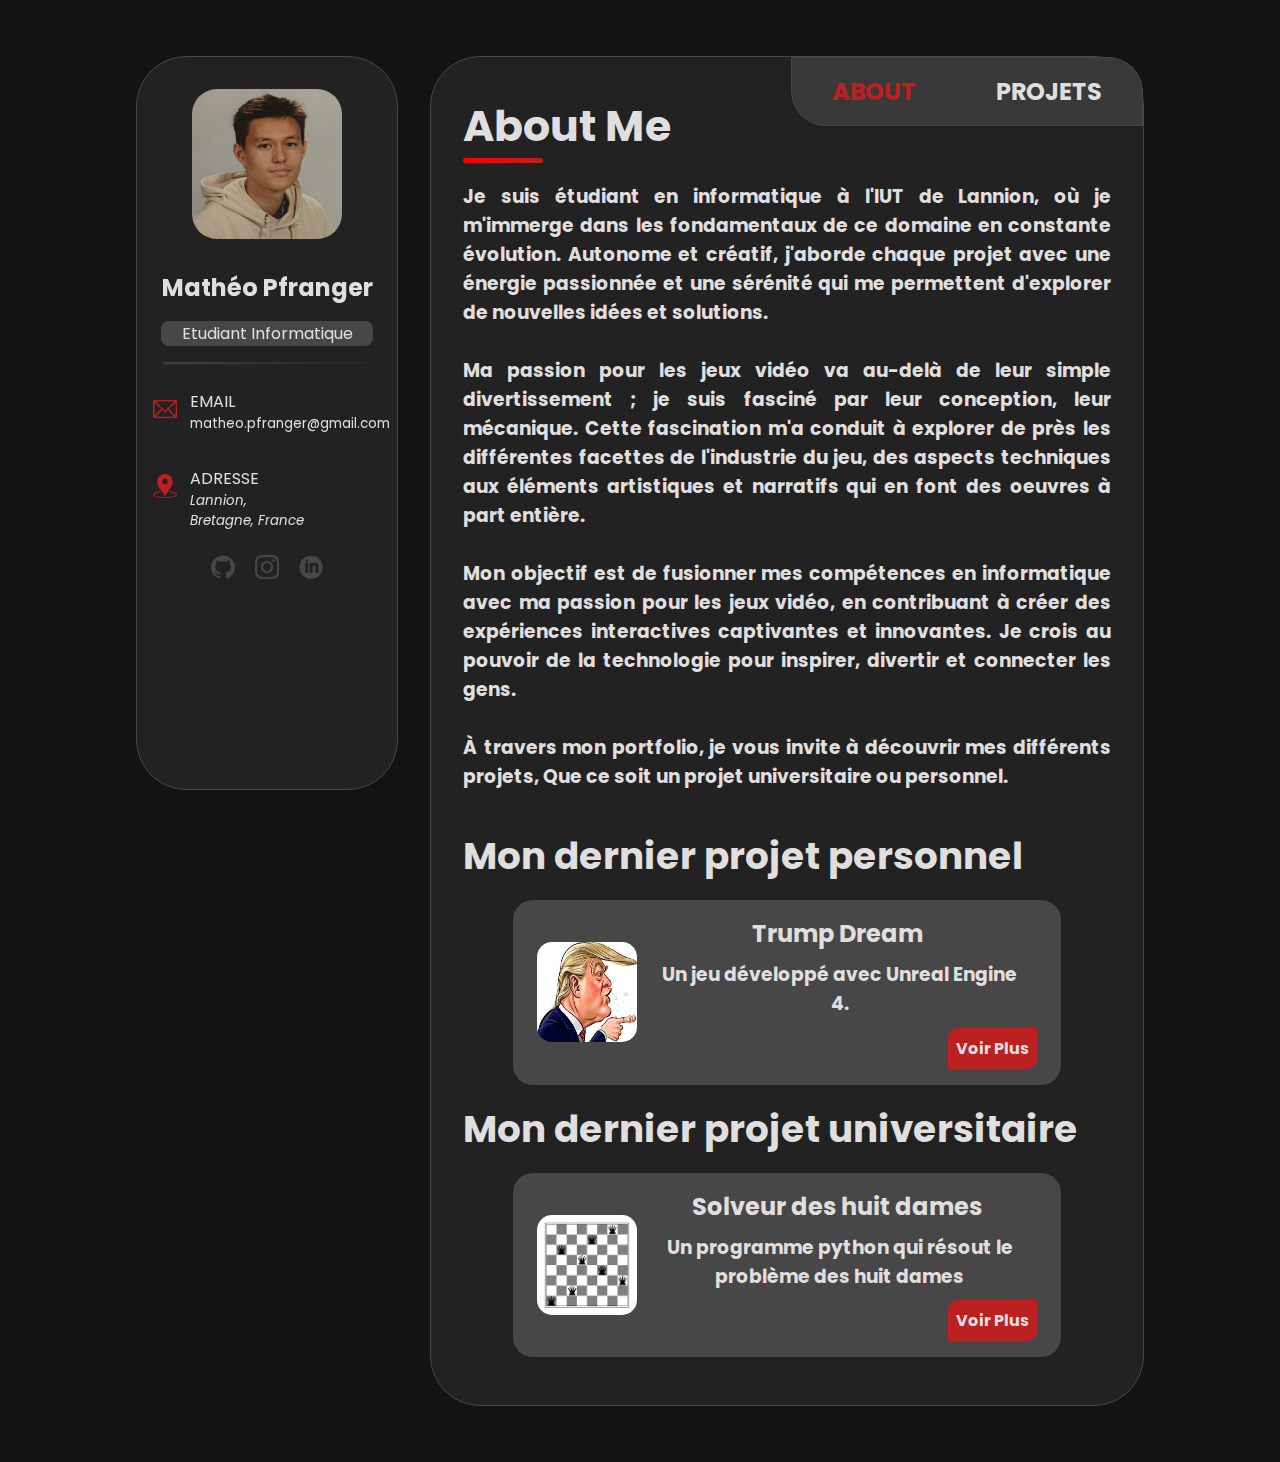
==== index.html @ 05868e2e "titre" ====
<!DOCTYPE html>
<html lang="fr">
<head>
    <meta charset="UTF-8">
    <meta name="viewport" content="width=device-width, initial-scale=1.0">
    <link rel="stylesheet" href="style.css">
    <title>Pfranger Mathéo</title>
    <meta author="Mathéo Pfranger">
</head>
<body>
    <header>
        <img src="images/profil/moi.jpg" alt="">
        <h3>Mathéo Pfranger</h3>
        <h4>Etudiant Informatique</h4>
        <hr>
        <section>
            <article>
                <img src="images/profil/email.svg" alt="logo email">
                <div>
                    <h4>email</h4>
                    <a href="mailto:matheo.pfranger@gmail.com"><h5>matheo.pfranger@gmail.com</h5></a>
                </div>
            </article>
            <article>
                <img src="images/profil/adresse.svg" alt="logo adresse">
                <div>
                    <h4>adresse</h4>
                    <address>
                        <h5>
                            Lannion, <br>
                            Bretagne, France
                        </h5>
                    </address>
                </div>
            </article>
        </section>
        <a href="https://github.com/MatheoPf" target="_blank"><img src="images/profil/github.svg" alt="logo et lien github"></a>
        <a href="https://www.instagram.com/matheo_pfgr/" target="_blank"><img src="images/profil/instagram.svg" alt="logo et lien instagram"></a>
        <a href="https://www.linkedin.com/in/math%C3%A9o-pfranger-26644a295/" target="_blank"><img src="images/profil/linkedin.png" alt="logo et lien linkedin"></a>
    </header>
    <main>
        <nav>
            <a href="index.html"><h3 id="ici">ABOUT</h3></a>
            <hr>
            <a href="projets.html"><h3>PROJETS</h3></a>
        </nav>
        <h1>About Me</h1>
        <hr>
        <p>
            Je suis étudiant en informatique à l'IUT de Lannion, où je m'immerge dans les fondamentaux de ce 
            domaine en constante évolution. Autonome et créatif, j'aborde chaque projet avec une 
            énergie passionnée et une sérénité qui me permettent d'explorer de nouvelles idées et solutions.
            <br><br>
            Ma passion pour les jeux vidéo va au-delà de leur simple divertissement ; je suis fasciné par 
            leur conception, leur mécanique. Cette fascination m'a conduit à explorer de près les différentes 
            facettes de l'industrie du jeu, des aspects techniques aux éléments artistiques et narratifs 
            qui en font des oeuvres à part entière.
            <br><br>
            Mon objectif est de fusionner mes compétences en informatique avec ma passion pour les jeux 
            vidéo, en contribuant à créer des expériences interactives captivantes et innovantes. Je crois 
            au pouvoir de la technologie pour inspirer, divertir et connecter les gens.
            <br><br>
            À travers mon portfolio, je vous invite à découvrir mes différents projets, Que ce soit un projet 
            universitaire ou personnel.
        </p>
        <article>
            <h2>Mon dernier projet personnel</h2>
            <div>
              <img src="images/presentation/ProjetPerso.jpg" alt="">
              <div>
                <h3>Trump Dream</h3>
                <p>
                  Un jeu développé avec Unreal Engine 4.
                </p>
                <a href="projets.html#newPerso">Voir Plus</a>
              </div>
            </div>
        </article>
        <article>
            <h2>Mon dernier projet universitaire</h2>
            <div>
              <img src="images/presentation/ProjetUniv.png" alt="">
              <div>
                <h3>Solveur des huit dames</h3>
                <p>
                  Un programme python qui résout le problème des huit dames
                </p>
                <a href="projets.html#newUniv">Voir Plus</a>
              </div>
            </div>
        </article>
    </main>
</body>
</html>
---- style.css ----
@import url('https://fonts.googleapis.com/css2?family=Poppins:ital,wght@0,100;0,200;0,300;0,400;0,500;0,600;0,700;0,800;0,900;1,100;1,200;1,300;1,400;1,500;1,600;1,700;1,800;1,900&display=swap');

/*********************************\
 Déclaration variables de couleurs
\*********************************/
:root {
    --bg-black : #141212;
    --bg-dark-gray : #232222;
    --light-gray : #484747;
    --lightdark-gray : #3a3939;
    --text-color : #E0DFDF;
    --dark-red : #BD2021;
    --light-red : #FB0002;

    --gradient-red : linear-gradient(to right, #FB0002, #BD2021);
    --gradient-gray : linear-gradient(to bottom right, #484747, #232222 75%);
}


/*********************************\
          Style Générale
\*********************************/
body{
    background-color: var(--bg-black);
    display: flex;
    flex-direction: row;
    color: var(--text-color);
    text-align: center;
    font-family: "Poppins", sans-serif;
    font-weight: 400;
    font-style: normal;
    padding: 3em 8em;
}

h1{
    font-size: 32pt;
    margin: 0;
    text-align: left;
}

h2{
    font-size: 28pt;
    margin: 0;
    text-align: left;
}

h3{
    font-size: 18pt;
    margin: 0;
}

h4{
    font-size: 12pt;
    margin: 0;
    text-align: left;
    font-weight: normal;
    text-transform: uppercase;
}

h5{
    font-size: 10pt;
    margin: 0;
    text-align: left;
    font-weight: normal;
}

p{
    font-size: 14pt;
    font-weight: bold;
    text-align: justify;
}

a{
    text-decoration: none;
    color:  var(--text-color);
}

hr{
    width: 80%;
    height: 3px;
    background-image: var(--gradient-gray);
    border: none;
    border-radius: 2px;
}

#ici {
    color: var(--dark-red);
}

/*changer la couleur de border en var(--gradient-gray)*/
img {
    width: 24px;
    height: 24px;
    padding: 8px;
    background-color: var(--bg-dark-gray);
    border: 1px solid var(--gradient-gray); 
}


/*********************************\
               Header
\*********************************/

header{
    position: sticky;
    top: 2em;
    width: 260px;
    height: 700px;
    padding-top: 2em;
    margin-right: 2em;
    margin-left: auto;
}

header > img {
    width: 150px;
    height: 150px;
    border-radius: 25px;
    padding: 0;
}

header, main{
    background-color: var(--bg-dark-gray);
    display: block;
    border-radius: 50px;
    border: 1px solid var(--light-gray);
}

header > section{
    display: flex;
    flex-wrap: nowrap;
    flex-direction: column;
    font-weight: normal;
}

header > section article{
    display: flex;
    flex-direction: row;
    margin: 1em 1em 1em 8px;
}

header > section article div{
    margin: 0 5px;
}

header a{
    overflow: hidden;
    text-overflow: ellipsis;
}

img + h3 {
    margin: 1em 0 0.5em;
}

h3 + h4 {
    text-transform: none;
    text-align: center;
    background-color: var(--light-gray);
    border-radius: 8px;
    margin: 1em 1.5em;
}


/*********************************\
              Nav
\*********************************/

nav {
    float: right;
    margin: -2em -2em -2em 20em;
    border: 1px solid var(--light-gray);
    border-radius: 0 35px;
    background-color: var(--lightdark-gray);
    display: flex;
    flex-wrap: nowrap;
    align-items: center;
    align-content: center;
    z-index: 1;
}

nav hr{
    height: 35px;
    margin: 0;
}

nav a{
    margin: 1em 2.5em;
}


/*********************************\
              Main
\*********************************/

main{
    padding: 2em;
    max-width: 1300px;
    margin: auto auto auto 0;
}

h1 + hr{
    width: 5em;
    height: 5px;
    border-radius: 3px;
    border: none;
    margin: 0;
    background-image: var(--gradient-red);
}

h1 + hr + p {
    margin-bottom: 2em;
}


/*********************************\
        Présentation Projet
\*********************************/

h2 + div, .projet article {
    background-color: var(--light-gray);
    display: flex;
    flex-direction: row;
    align-items: center;
    padding: 1em 1.5em;
    margin: 1em auto;
    border-radius: 20px;
    max-width: 500px;
}

div img {
    height: 100px;
    width: 100px;
    border-radius: 15px;
    margin: 0;
    padding: 0;
}

div p {
    text-align: center;
    margin: 0.5em;
    margin-left: 0.8em;
}

p + a, figure + a {
    background-color: var(--dark-red);
    font-weight: bold;
    padding: 0.5em;
    position: relative;
    float: right;
    border-radius: 10px 0;
}

/*********************************\
         Projet Perso et Univ
\*********************************/

.projet article {
    margin: 2em auto;
    max-width: 900px;
    height: auto;
    flex-direction: column;
}

figure figure {
    display: flex;
    flex-direction: row;
    margin: 1em;
}

figure img {
    width: 300px;
    height: auto;
    background: none;
    border-radius: 20px;
}

figure img:hover {
    transform: scale(2);
}

figure + a {
    margin-top: 2em;
    font-size: large;
}

.fig_row {
    img + img {
        height: 300px;
        width: auto;
    }
}
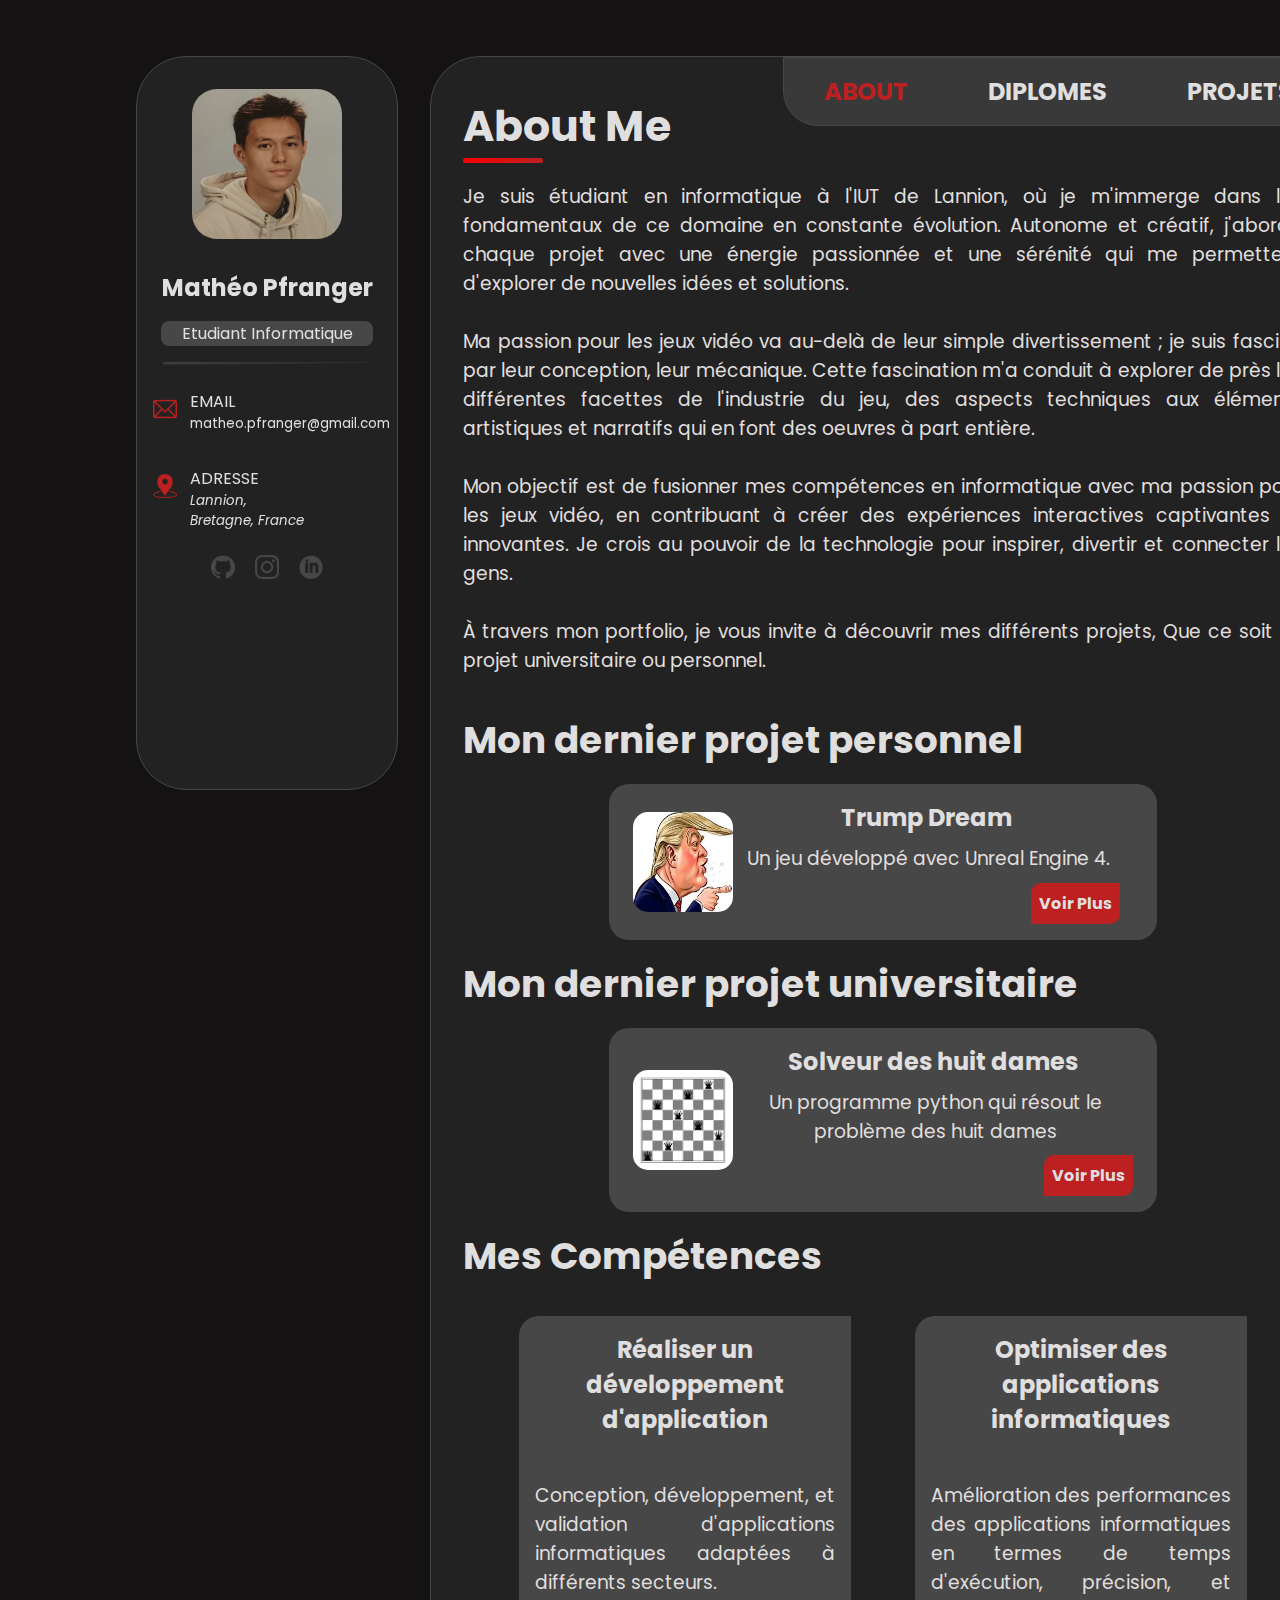
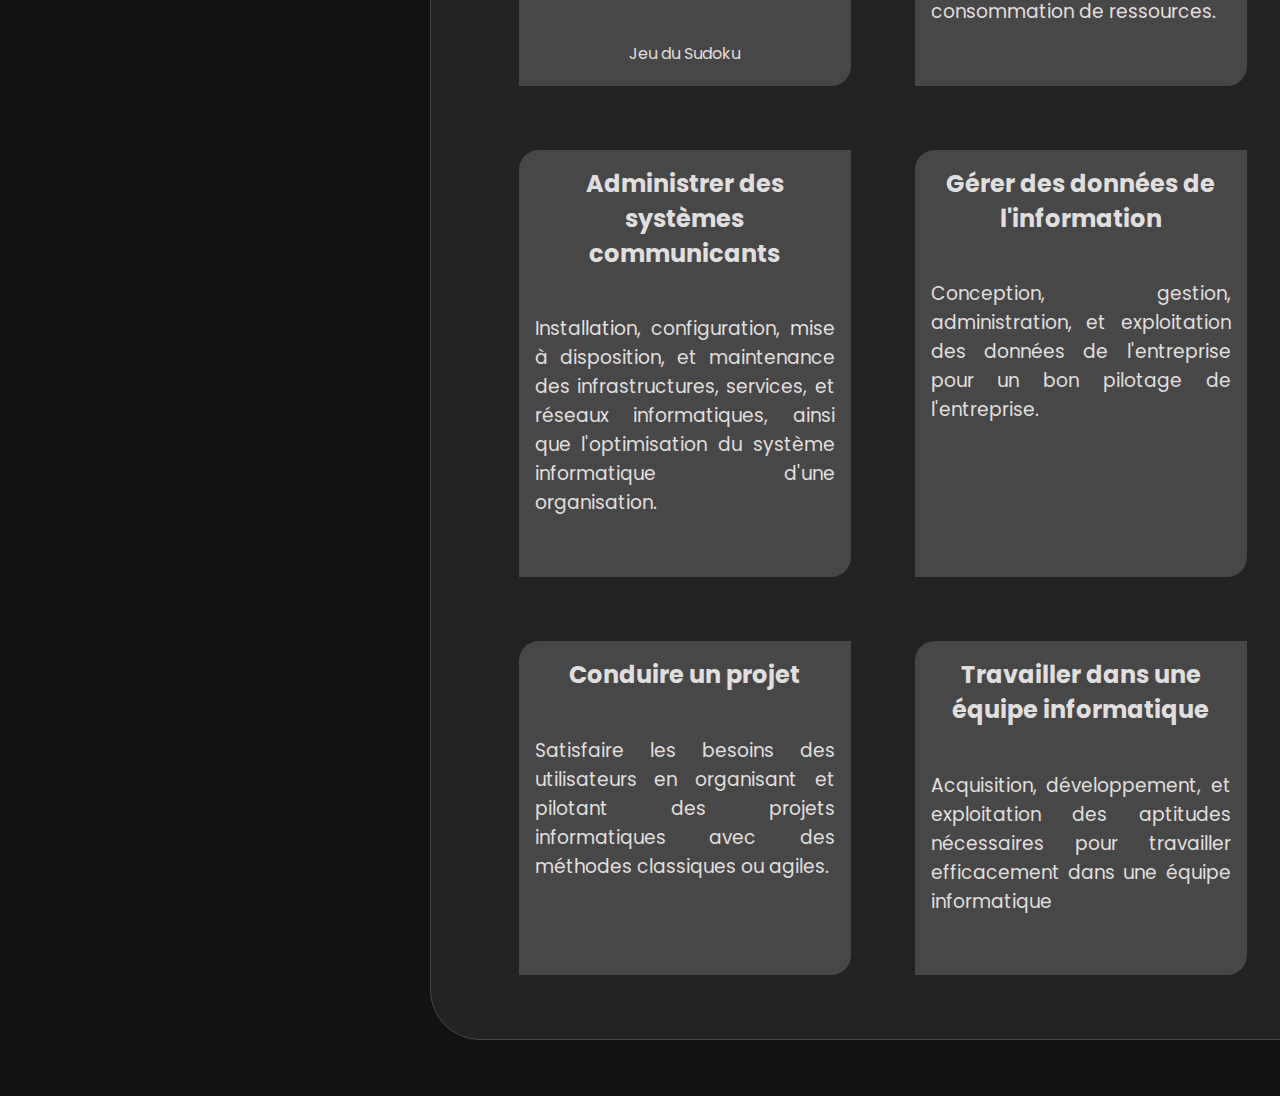
==== commit c1e3e95b: "Ajout de la page diplomes + ajout des compétences dans la page index" ====
--- a/index.html
+++ b/index.html
@@ -41,6 +41,8 @@
     <main>
         <nav>
             <a href="index.html"><h3 id="ici">ABOUT</h3></a>
+            <hr>
+            <a href="diplome.html"><h3>DIPLOMES</h3></a>
             <hr>
             <a href="projets.html"><h3>PROJETS</h3></a>
         </nav>
@@ -89,6 +91,63 @@
               </div>
             </div>
         </article>
+        <h2>Mes Compétences</h2>
+        <section class="competences">
+            <article>
+                <h3>Réaliser un développement d'application</h3>
+                <br>
+                <p>
+                    Conception, développement, et validation d'applications informatiques adaptées à différents secteurs.
+                </p>
+                <br>
+                <a href="projets.html#newUniv">Jeu du Sudoku</a>
+            </article>
+            <article>
+                <h3>Optimiser des applications informatiques</h3>
+                <br>
+                <p>
+                    Amélioration des performances des applications informatiques en termes de temps d'exécution, 
+                    précision, et consommation de ressources.
+                </p>
+                <br>
+            </article>
+            <article>
+                <h3>Administrer des systèmes communicants</h3>
+                <br>
+                <p>
+                    Installation, configuration, mise à disposition, et maintenance des infrastructures, services, et 
+                    réseaux informatiques, ainsi que l'optimisation du système informatique d'une organisation.
+                </p>
+                <br>
+            </article>
+            <article>
+                <h3>Gérer des données de l'information</h3>
+                <br>
+                <p>
+                    Conception, gestion, administration, et exploitation des données de l'entreprise pour 
+                    un bon pilotage de l'entreprise.
+                </p>
+                <br>
+            </article>
+            <article>
+                <h3>Conduire un projet</h3>
+                <br>
+                <p>
+                    Satisfaire les besoins des utilisateurs en organisant et pilotant des 
+                    projets informatiques avec des méthodes classiques ou agiles.
+                </p>
+                <br>
+            </article>
+            <article>
+                <h3>Travailler dans une équipe informatique</h3>
+                <br>
+                <p>
+                    Acquisition, développement, et exploitation des aptitudes nécessaires pour travailler 
+                    efficacement dans une équipe informatique
+                </p>
+                <br>
+            </article>
+        </section>
     </main>
 </body>
 </html>--- a/style.css
+++ b/style.css
@@ -66,7 +66,7 @@
 
 p{
     font-size: 14pt;
-    font-weight: bold;
+    font-weight: normal;
     text-align: justify;
 }
 
@@ -249,6 +249,28 @@
     border-radius: 10px 0;
 }
 
+
+/*********************************\
+             Competences
+\*********************************/
+
+.competences {
+    display: flex;
+    flex-wrap: wrap;
+    flex-direction: row;
+    justify-content: center;
+}
+
+.competences > article {
+    background-color: var(--light-gray);
+    border-radius: 20px 0;
+    width: 300px;
+    margin: 2em;
+    padding: 1em;
+}
+
+
+
 /*********************************\
          Projet Perso et Univ
 \*********************************/
@@ -274,7 +296,7 @@
 }
 
 figure img:hover {
-    transform: scale(2);
+    transform: scale(1.5);
 }
 
 figure + a {
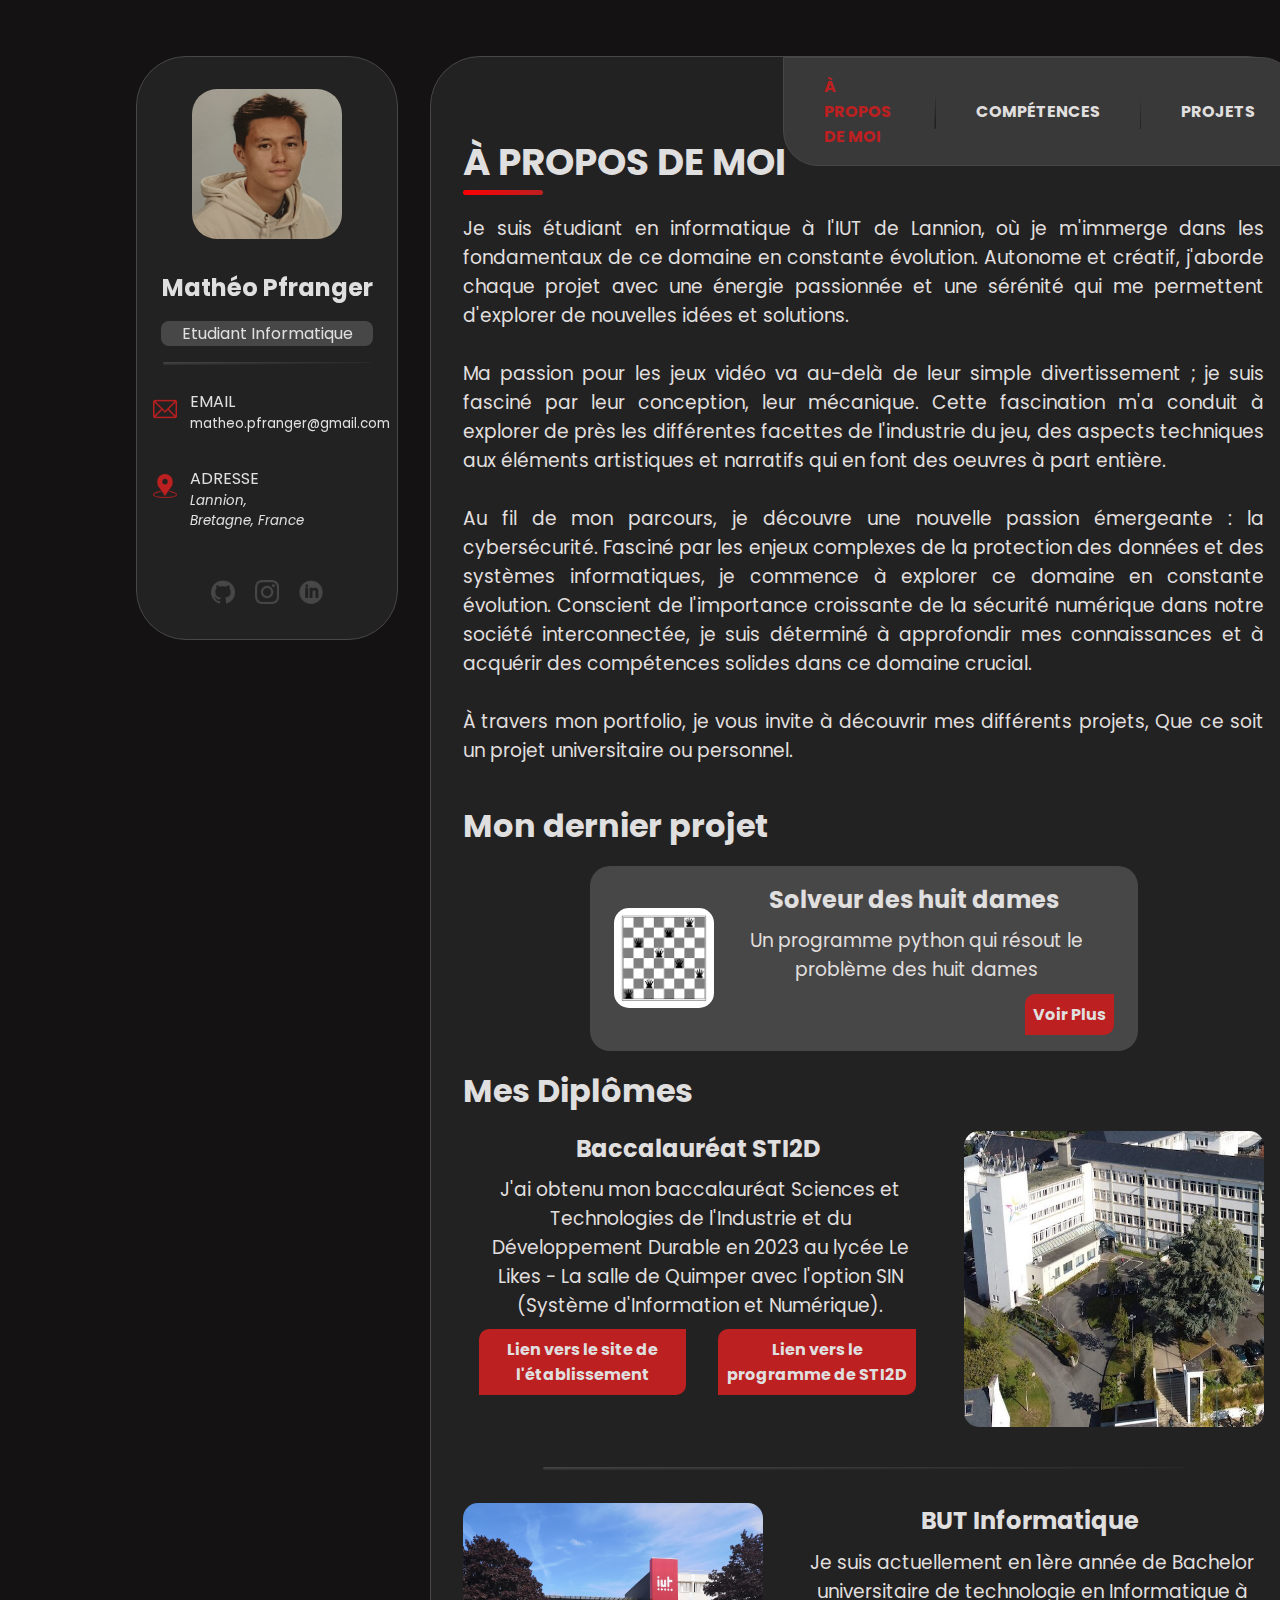
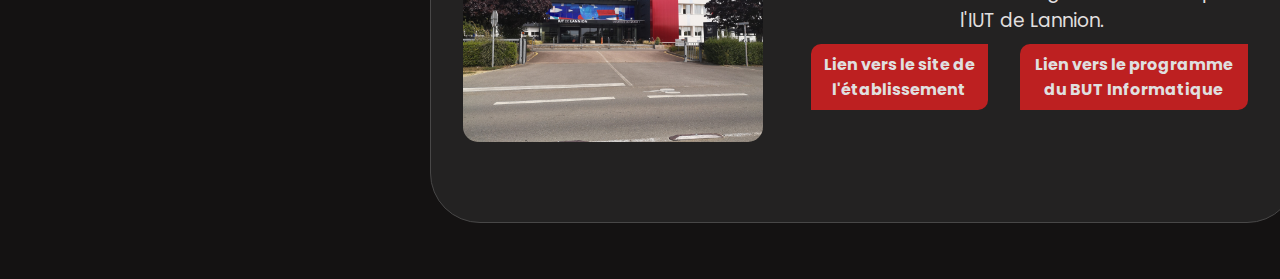
==== commit 88d0bec7: "Finalisation page index + ajout page Compétences" ====
--- a/index.html
+++ b/index.html
@@ -34,19 +34,20 @@
                 </div>
             </article>
         </section>
+        <br>
         <a href="https://github.com/MatheoPf" target="_blank"><img src="images/profil/github.svg" alt="logo et lien github"></a>
         <a href="https://www.instagram.com/matheo_pfgr/" target="_blank"><img src="images/profil/instagram.svg" alt="logo et lien instagram"></a>
         <a href="https://www.linkedin.com/in/math%C3%A9o-pfranger-26644a295/" target="_blank"><img src="images/profil/linkedin.png" alt="logo et lien linkedin"></a>
     </header>
     <main>
         <nav>
-            <a href="index.html"><h3 id="ici">ABOUT</h3></a>
+            <a href="index.html"><h4 id="ici">À PROPOS DE MOI</h4></a>
             <hr>
-            <a href="diplome.html"><h3>DIPLOMES</h3></a>
+            <a href="competences.html"><h4>COMPÉTENCES</h4></a>
             <hr>
-            <a href="projets.html"><h3>PROJETS</h3></a>
+            <a href="projets.html"><h4>PROJETS</h4></a>
         </nav>
-        <h1>About Me</h1>
+        <h1>À PROPOS DE MOI</h1>
         <hr>
         <p>
             Je suis étudiant en informatique à l'IUT de Lannion, où je m'immerge dans les fondamentaux de ce 
@@ -58,28 +59,17 @@
             facettes de l'industrie du jeu, des aspects techniques aux éléments artistiques et narratifs 
             qui en font des oeuvres à part entière.
             <br><br>
-            Mon objectif est de fusionner mes compétences en informatique avec ma passion pour les jeux 
-            vidéo, en contribuant à créer des expériences interactives captivantes et innovantes. Je crois 
-            au pouvoir de la technologie pour inspirer, divertir et connecter les gens.
+            Au fil de mon parcours, je découvre une nouvelle passion émergeante : la cybersécurité. Fasciné par 
+            les enjeux complexes de la protection des données et des systèmes informatiques, je commence à 
+            explorer ce domaine en constante évolution. Conscient de l'importance croissante de la sécurité 
+            numérique dans notre société interconnectée, je suis déterminé à approfondir mes connaissances et 
+            à acquérir des compétences solides dans ce domaine crucial.
             <br><br>
             À travers mon portfolio, je vous invite à découvrir mes différents projets, Que ce soit un projet 
             universitaire ou personnel.
         </p>
         <article>
-            <h2>Mon dernier projet personnel</h2>
-            <div>
-              <img src="images/presentation/ProjetPerso.jpg" alt="">
-              <div>
-                <h3>Trump Dream</h3>
-                <p>
-                  Un jeu développé avec Unreal Engine 4.
-                </p>
-                <a href="projets.html#newPerso">Voir Plus</a>
-              </div>
-            </div>
-        </article>
-        <article>
-            <h2>Mon dernier projet universitaire</h2>
+            <h2>Mon dernier projet</h2>
             <div>
               <img src="images/presentation/ProjetUniv.png" alt="">
               <div>
@@ -87,66 +77,41 @@
                 <p>
                   Un programme python qui résout le problème des huit dames
                 </p>
-                <a href="projets.html#newUniv">Voir Plus</a>
+                <a href="projets.html#new">Voir Plus</a>
               </div>
             </div>
         </article>
-        <h2>Mes Compétences</h2>
-        <section class="competences">
-            <article>
-                <h3>Réaliser un développement d'application</h3>
-                <br>
-                <p>
-                    Conception, développement, et validation d'applications informatiques adaptées à différents secteurs.
-                </p>
-                <br>
-                <a href="projets.html#newUniv">Jeu du Sudoku</a>
-            </article>
-            <article>
-                <h3>Optimiser des applications informatiques</h3>
-                <br>
-                <p>
-                    Amélioration des performances des applications informatiques en termes de temps d'exécution, 
-                    précision, et consommation de ressources.
-                </p>
-                <br>
-            </article>
-            <article>
-                <h3>Administrer des systèmes communicants</h3>
-                <br>
-                <p>
-                    Installation, configuration, mise à disposition, et maintenance des infrastructures, services, et 
-                    réseaux informatiques, ainsi que l'optimisation du système informatique d'une organisation.
-                </p>
-                <br>
-            </article>
-            <article>
-                <h3>Gérer des données de l'information</h3>
-                <br>
-                <p>
-                    Conception, gestion, administration, et exploitation des données de l'entreprise pour 
-                    un bon pilotage de l'entreprise.
-                </p>
-                <br>
-            </article>
-            <article>
-                <h3>Conduire un projet</h3>
-                <br>
-                <p>
-                    Satisfaire les besoins des utilisateurs en organisant et pilotant des 
-                    projets informatiques avec des méthodes classiques ou agiles.
-                </p>
-                <br>
-            </article>
-            <article>
-                <h3>Travailler dans une équipe informatique</h3>
-                <br>
-                <p>
-                    Acquisition, développement, et exploitation des aptitudes nécessaires pour travailler 
-                    efficacement dans une équipe informatique
-                </p>
-                <br>
-            </article>
+        <h2>Mes Diplômes</h2>
+        <section class="diplome">
+            <div>
+                <img src="images/presentation/likes.jpg" alt="">
+                <article>
+                    <h3>Baccalauréat STI2D</h3>
+                    <p>
+                        J'ai obtenu mon baccalauréat Sciences et Technologies de l'Industrie et du Développement 
+                        Durable en 2023 au lycée Le Likes - La salle de Quimper avec l'option SIN (Système d'Information et Numérique). 
+                    </p>
+                    <div class="lienDiplome">
+                        <a target="_blank" href="https://www.likes.org/">Lien vers le site de l'établissement</a>
+                        <a target="_blank" href="https://legt.likes.org/lenseignement-et-les-filieres/premiere-et-terminale-technologique/#sti2d">Lien vers le programme de STI2D</a>    
+                    </div>
+                </article>
+            </div>
+            <hr>
+            <br>
+            <div>
+                <img src="images/presentation/iutLannion.jpg" alt="">
+                <article>
+                    <h3>BUT Informatique</h3>
+                    <p>
+                        Je suis actuellement en 1ère année de Bachelor universitaire de technologie en Informatique à l'IUT de Lannion.
+                    </p>
+                    <div class="lienDiplome">
+                        <a target="_blank" href="https://iut-lannion.univ-rennes.fr/">Lien vers le site de l'établissement</a>
+                        <a target="_blank" href="https://iut-lannion.univ-rennes.fr/informatique#p-59">Lien vers le programme du BUT Informatique</a>    
+                    </div>
+                </article>
+            </div>
         </section>
     </main>
 </body>
--- a/style.css
+++ b/style.css
@@ -33,13 +33,13 @@
 }
 
 h1{
-    font-size: 32pt;
+    font-size: 28pt;
     margin: 0;
     text-align: left;
 }
 
 h2{
-    font-size: 28pt;
+    font-size: 24pt;
     margin: 0;
     text-align: left;
 }
@@ -103,9 +103,9 @@
 
 header{
     position: sticky;
-    top: 2em;
+    top: 1em;
     width: 260px;
-    height: 700px;
+    height: 550px;
     padding-top: 2em;
     margin-right: 2em;
     margin-left: auto;
@@ -179,6 +179,7 @@
 
 nav hr{
     height: 35px;
+    width: 3px;
     margin: 0;
 }
 
@@ -186,6 +187,9 @@
     margin: 1em 2.5em;
 }
 
+a h4 {
+    font-weight: bold;
+}
 
 /*********************************\
               Main
@@ -240,7 +244,7 @@
     margin-left: 0.8em;
 }
 
-p + a, figure + a {
+p + a, figure + a, .lienDiplome > a {
     background-color: var(--dark-red);
     font-weight: bold;
     padding: 0.5em;
@@ -251,6 +255,48 @@
 
 
 /*********************************\
+             Diplomes
+\*********************************/
+
+.lienDiplome {
+    display: inline-block;
+}
+
+.lienDiplome > a {
+    margin: 0 1em;
+    position: inherit;
+}
+
+.diplome {
+    display: flex;
+    flex-direction: column;
+    margin: 1em 0;
+}
+
+.diplome div {
+    display: flex;
+    flex-direction: row;
+    margin-bottom: 2em;
+}
+
+.diplome div:nth-child(1) {
+    flex-direction: row-reverse;
+}
+
+.diplome img {
+    width: 300px;
+    height: auto;
+    margin-right: 2em;
+    transform: none;
+}
+
+.diplome div:nth-child(1) img {
+    margin: 0 0 0 2em;
+}
+
+
+
+/*********************************\
              Competences
 \*********************************/
 
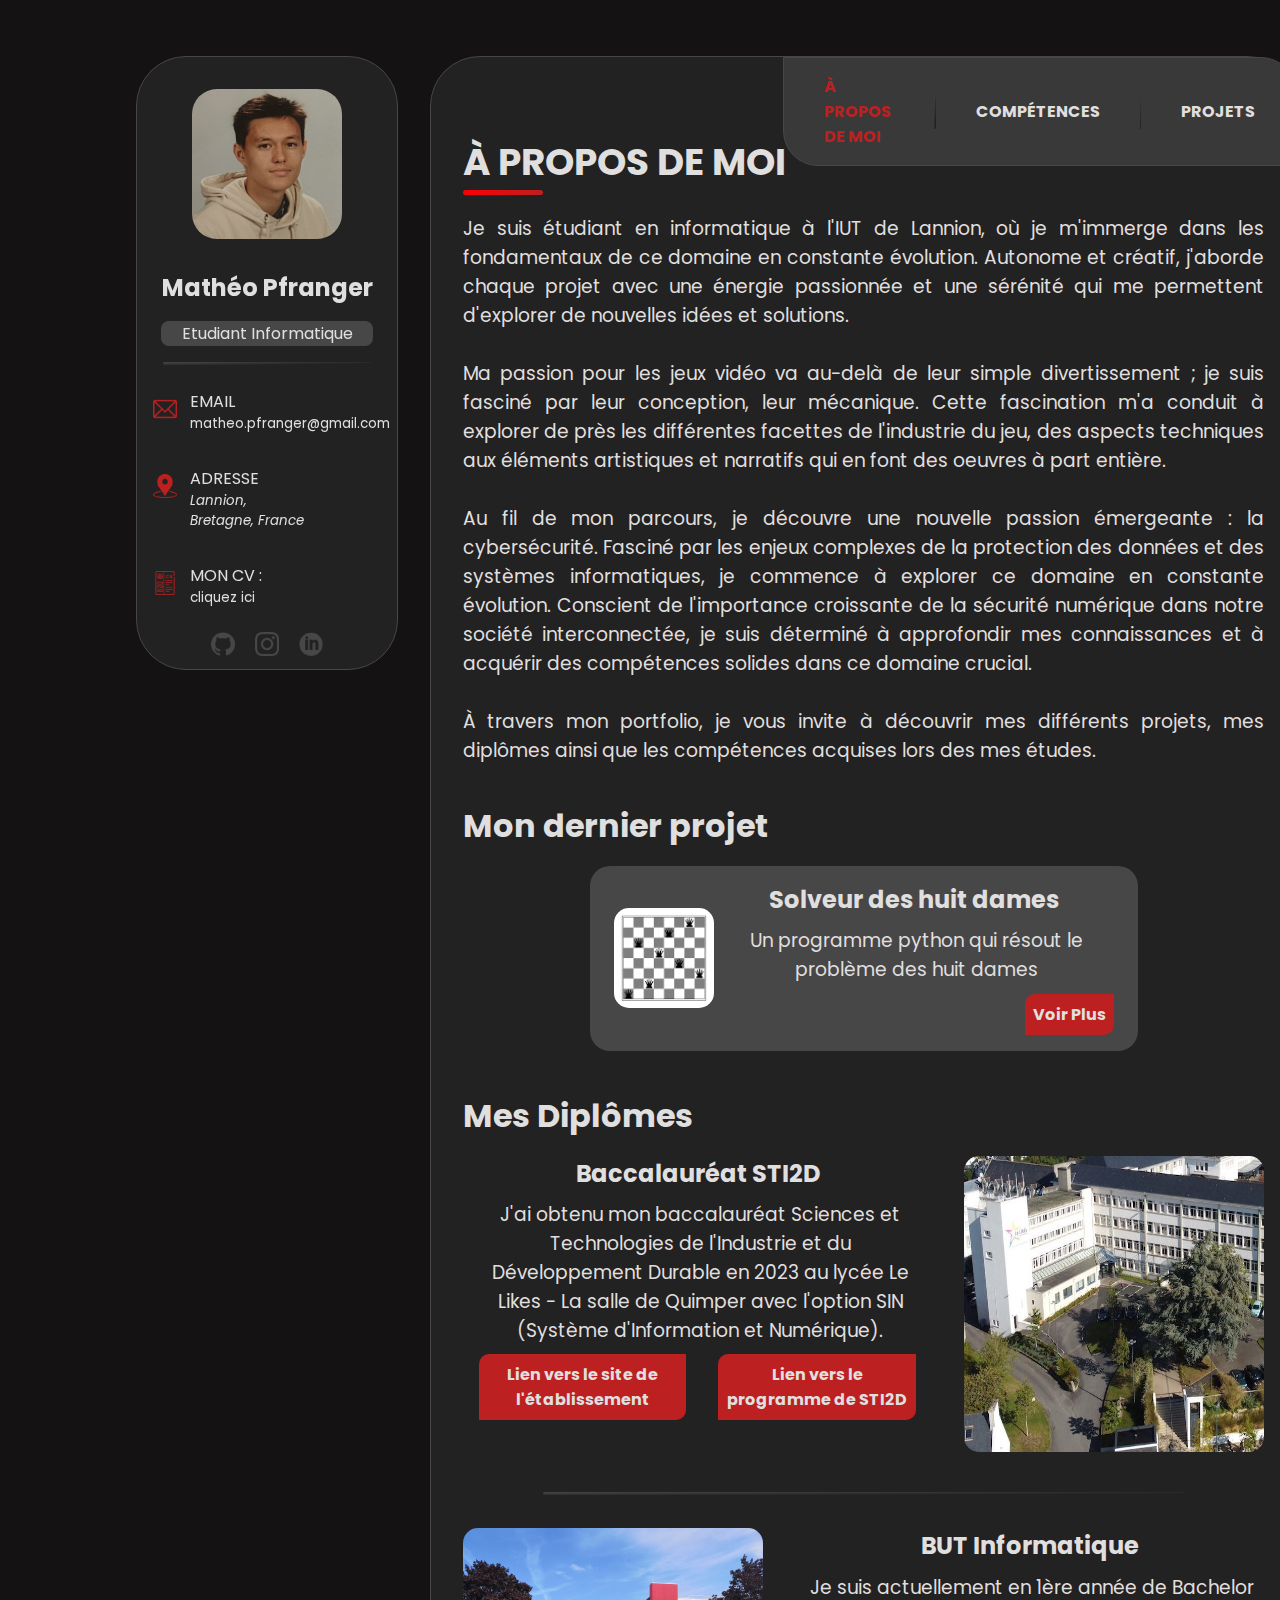
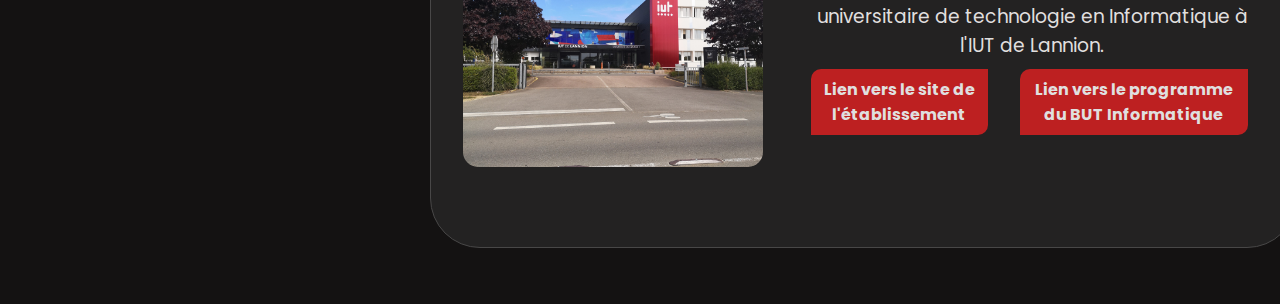
==== commit bae7f876: "ajout du cv + modif page projets" ====
--- a/index.html
+++ b/index.html
@@ -33,8 +33,14 @@
                     </address>
                 </div>
             </article>
-        </section>
-        <br>
+            <article>
+                <img src="images/profil/cv.png" alt="Logo CV">
+                <div>
+                    <h4>Mon CV : </h4>
+                    <a href="files/CV_PFRANGER_Mathéo.pdf"><h5>cliquez ici</h5></a>
+                </div>
+            </article>
+        </section>  
         <a href="https://github.com/MatheoPf" target="_blank"><img src="images/profil/github.svg" alt="logo et lien github"></a>
         <a href="https://www.instagram.com/matheo_pfgr/" target="_blank"><img src="images/profil/instagram.svg" alt="logo et lien instagram"></a>
         <a href="https://www.linkedin.com/in/math%C3%A9o-pfranger-26644a295/" target="_blank"><img src="images/profil/linkedin.png" alt="logo et lien linkedin"></a>
@@ -65,8 +71,8 @@
             numérique dans notre société interconnectée, je suis déterminé à approfondir mes connaissances et 
             à acquérir des compétences solides dans ce domaine crucial.
             <br><br>
-            À travers mon portfolio, je vous invite à découvrir mes différents projets, Que ce soit un projet 
-            universitaire ou personnel.
+            À travers mon portfolio, je vous invite à découvrir mes différents projets, mes diplômes ainsi que 
+            les compétences acquises lors des mes études.
         </p>
         <article>
             <h2>Mon dernier projet</h2>
@@ -81,6 +87,7 @@
               </div>
             </div>
         </article>
+        <br>
         <h2>Mes Diplômes</h2>
         <section class="diplome">
             <div>
--- a/style.css
+++ b/style.css
@@ -105,7 +105,7 @@
     position: sticky;
     top: 1em;
     width: 260px;
-    height: 550px;
+    height: 580px;
     padding-top: 2em;
     margin-right: 2em;
     margin-left: auto;
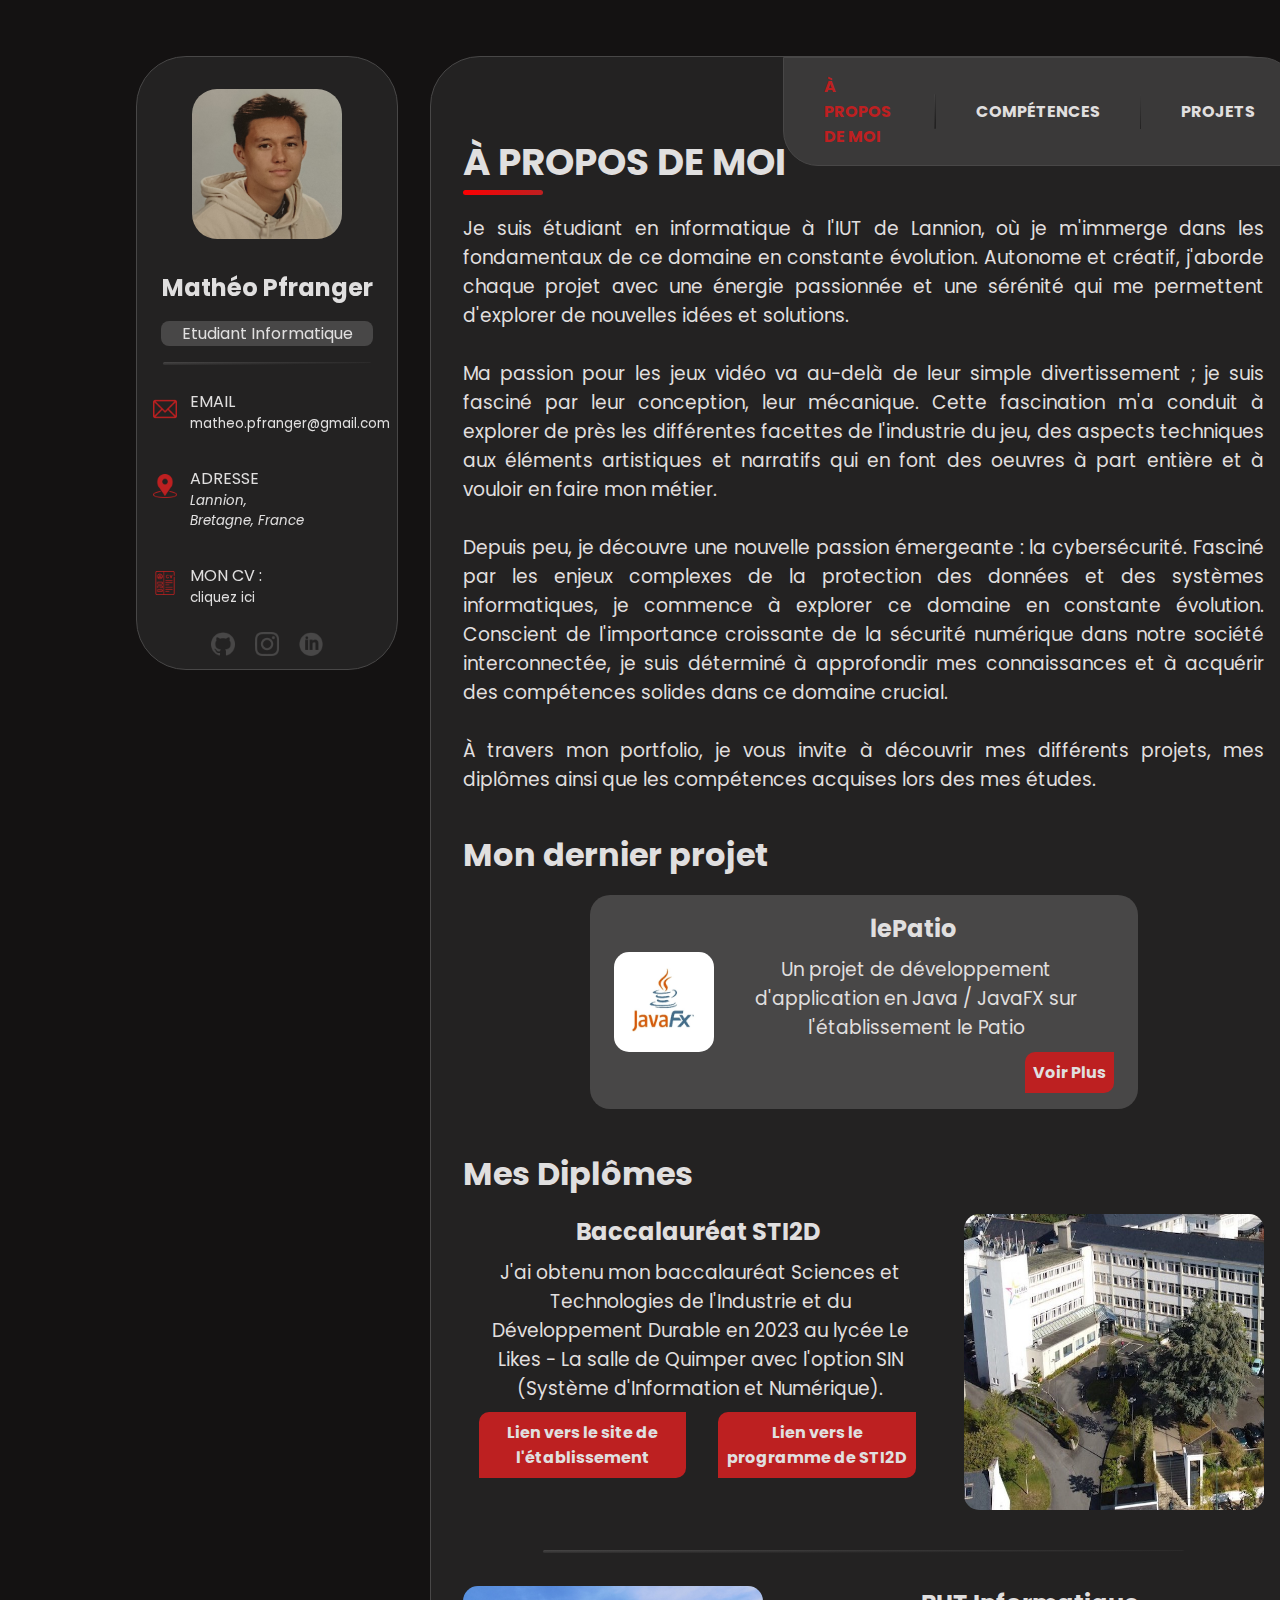
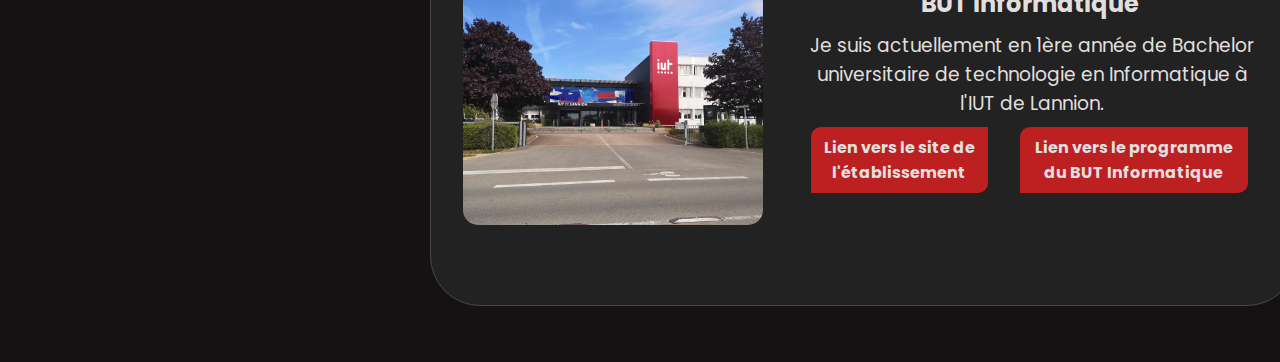
==== commit f24c2e68: "Finalisation Portfolio" ====
--- a/index.html
+++ b/index.html
@@ -63,9 +63,9 @@
             Ma passion pour les jeux vidéo va au-delà de leur simple divertissement ; je suis fasciné par 
             leur conception, leur mécanique. Cette fascination m'a conduit à explorer de près les différentes 
             facettes de l'industrie du jeu, des aspects techniques aux éléments artistiques et narratifs 
-            qui en font des oeuvres à part entière.
+            qui en font des oeuvres à part entière et à vouloir en faire mon métier.
             <br><br>
-            Au fil de mon parcours, je découvre une nouvelle passion émergeante : la cybersécurité. Fasciné par 
+            Depuis peu, je découvre une nouvelle passion émergeante : la cybersécurité. Fasciné par 
             les enjeux complexes de la protection des données et des systèmes informatiques, je commence à 
             explorer ce domaine en constante évolution. Conscient de l'importance croissante de la sécurité 
             numérique dans notre société interconnectée, je suis déterminé à approfondir mes connaissances et 
@@ -77,13 +77,13 @@
         <article>
             <h2>Mon dernier projet</h2>
             <div>
-              <img src="images/presentation/ProjetUniv.png" alt="">
+              <img src="images/presentation/newProject.webp" alt="">
               <div>
-                <h3>Solveur des huit dames</h3>
+                <h3>lePatio</h3>
                 <p>
-                  Un programme python qui résout le problème des huit dames
+                  Un projet de développement d'application en Java / JavaFX sur l'établissement le Patio
                 </p>
-                <a href="projets.html#new">Voir Plus</a>
+                <a href="projets.html#lePatio">Voir Plus</a>
               </div>
             </div>
         </article>
--- a/style.css
+++ b/style.css
@@ -305,14 +305,41 @@
     flex-wrap: wrap;
     flex-direction: row;
     justify-content: center;
+    
 }
 
 .competences > article {
     background-color: var(--light-gray);
-    border-radius: 20px 0;
+    border-radius: 20px;
     width: 300px;
     margin: 2em;
     padding: 1em;
+    height: 500px;
+    position: relative;
+}
+
+.competences p {
+    text-align:center;
+    position: absolute;
+    top: 7em;
+}
+
+.competences div {
+    position: absolute;
+    bottom: 0;
+    padding-bottom: 1em;
+    left: 10%;
+    right: 10%;
+}
+
+.competences a {
+    display: block;
+    background-color: var(--dark-red);
+    font-weight: bold;
+    padding: 0.5em;
+    border-radius: 10px;
+    margin-top: 1em;
+    text-align: center;
 }
 
 
@@ -342,7 +369,7 @@
 }
 
 figure img:hover {
-    transform: scale(1.5);
+    transform: scale(1.2);
 }
 
 figure + a {
@@ -350,9 +377,20 @@
     font-size: large;
 }
 
+figure figcaption {
+    margin: 1em 0 2em;
+}
+
 .fig_row {
-    img + img {
+    img {
         height: 300px;
         width: auto;
     }
+}
+
+.sous_fig_row {
+    img {
+        height: 200px;
+        width: auto;
+    }
 }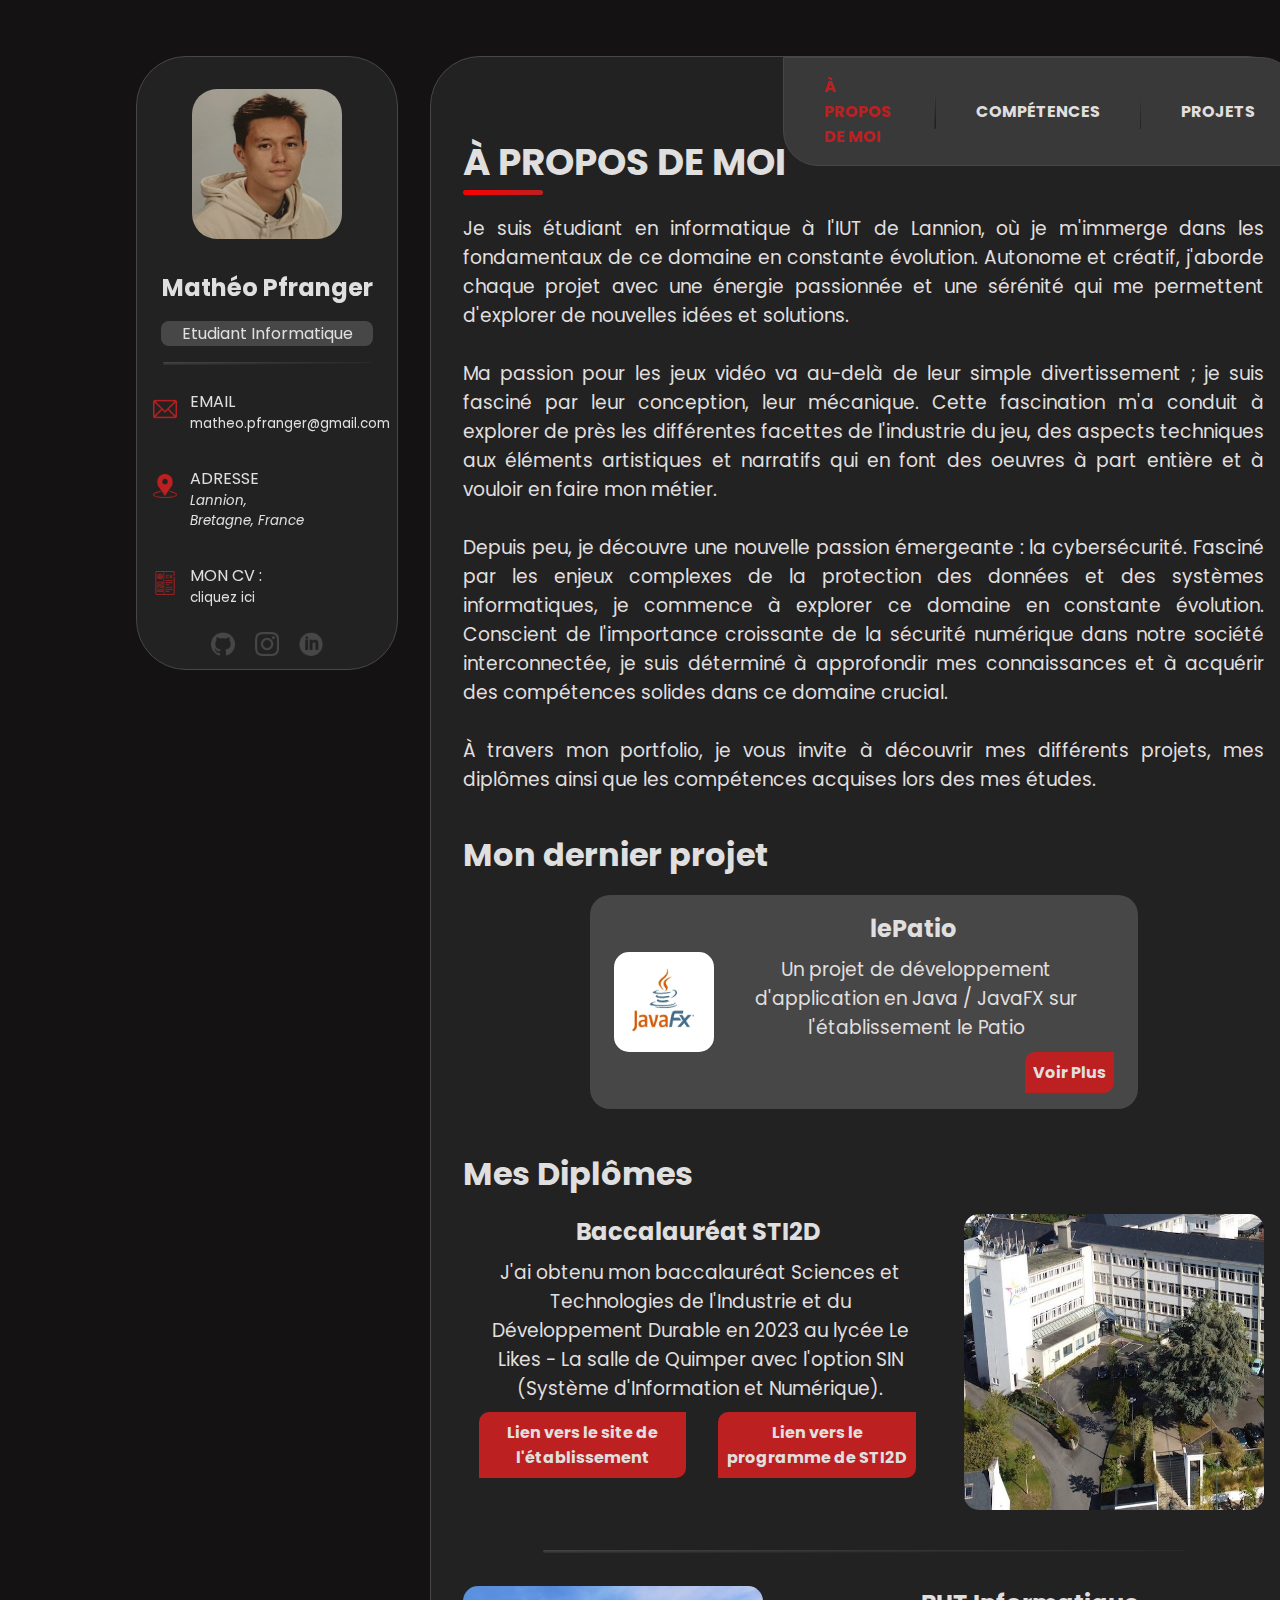
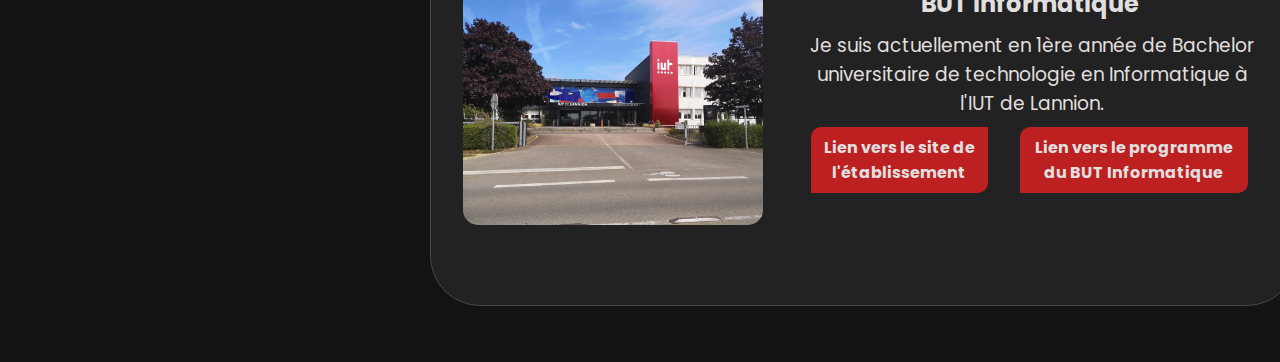
==== commit f7821c28: "Finalisation Portfolio" ====
--- a/index.html
+++ b/index.html
@@ -18,7 +18,7 @@
                 <img src="images/profil/email.svg" alt="logo email">
                 <div>
                     <h4>email</h4>
-                    <a href="mailto:matheo.pfranger@gmail.com"><h5>matheo.pfranger@gmail.com</h5></a>
+                    <a href="mailto:matheo.pfranger@gmail.com" target="_blank"><h5>matheo.pfranger@gmail.com</h5></a>
                 </div>
             </article>
             <article>
@@ -37,7 +37,7 @@
                 <img src="images/profil/cv.png" alt="Logo CV">
                 <div>
                     <h4>Mon CV : </h4>
-                    <a href="files/CV_PFRANGER_Mathéo.pdf"><h5>cliquez ici</h5></a>
+                    <a href="files/CV_PFRANGER_Mathéo.pdf" target="_blank"><h5>cliquez ici</h5></a>
                 </div>
             </article>
         </section>  
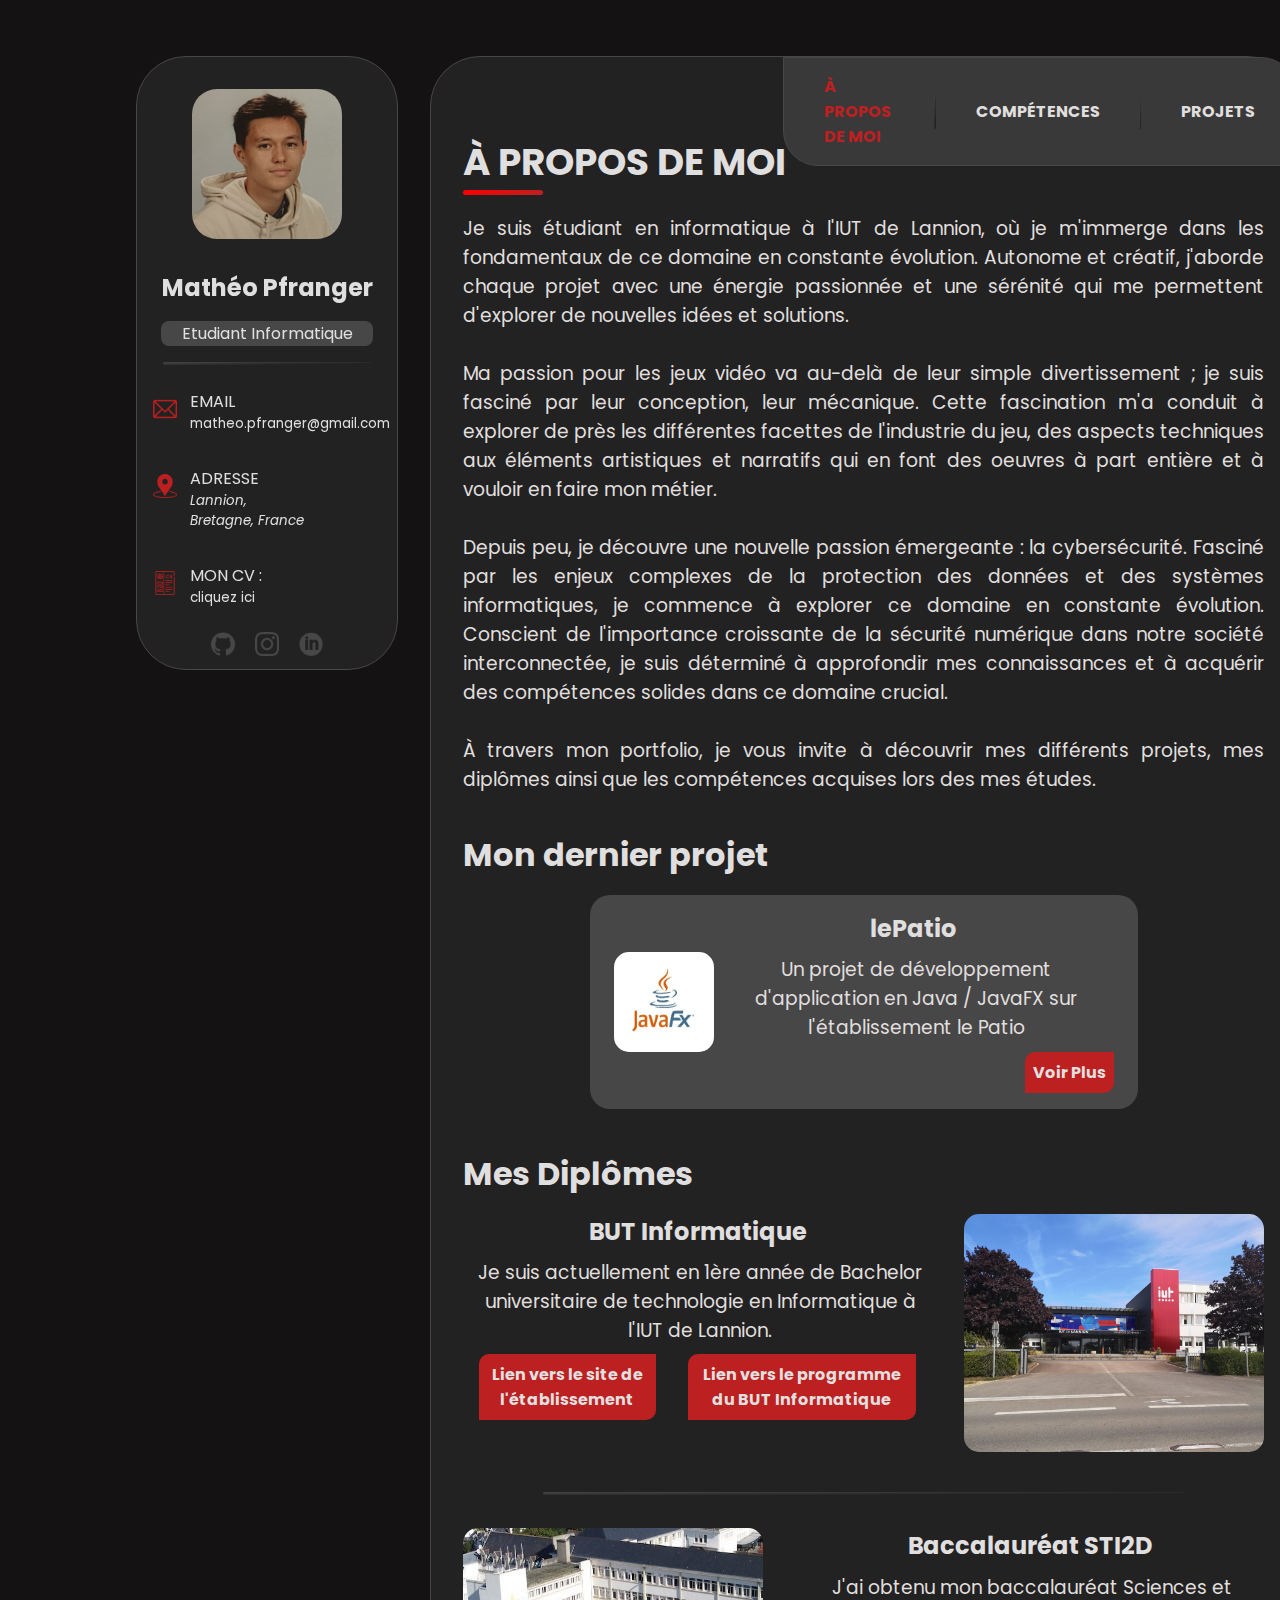
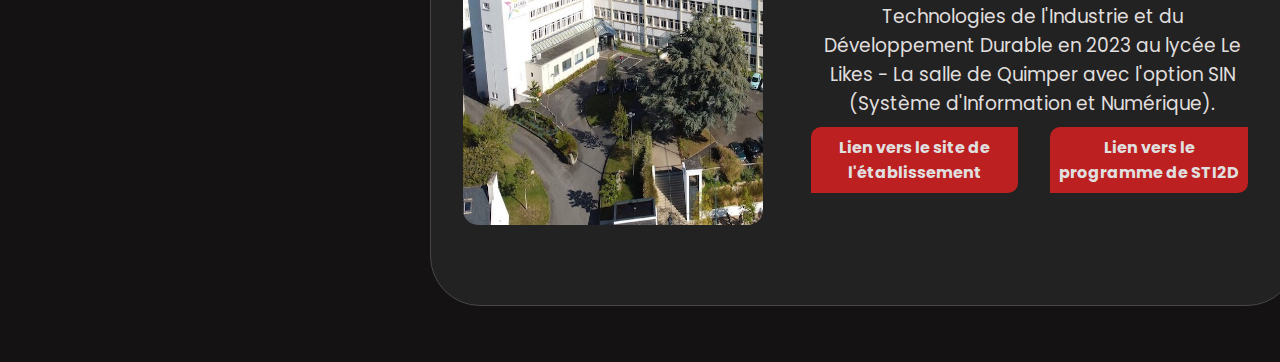
==== commit 0d328cb0: "Echange IUT et STI2D" ====
--- a/index.html
+++ b/index.html
@@ -91,6 +91,21 @@
         <h2>Mes Diplômes</h2>
         <section class="diplome">
             <div>
+                <img src="images/presentation/iutLannion.jpg" alt="">
+                <article>
+                    <h3>BUT Informatique</h3>
+                    <p>
+                        Je suis actuellement en 1ère année de Bachelor universitaire de technologie en Informatique à l'IUT de Lannion.
+                    </p>
+                    <div class="lienDiplome">
+                        <a target="_blank" href="https://iut-lannion.univ-rennes.fr/">Lien vers le site de l'établissement</a>
+                        <a target="_blank" href="https://iut-lannion.univ-rennes.fr/informatique#p-59">Lien vers le programme du BUT Informatique</a>    
+                    </div>
+                </article>
+            </div>
+            <hr>
+            <br>
+            <div>
                 <img src="images/presentation/likes.jpg" alt="">
                 <article>
                     <h3>Baccalauréat STI2D</h3>
@@ -104,21 +119,6 @@
                     </div>
                 </article>
             </div>
-            <hr>
-            <br>
-            <div>
-                <img src="images/presentation/iutLannion.jpg" alt="">
-                <article>
-                    <h3>BUT Informatique</h3>
-                    <p>
-                        Je suis actuellement en 1ère année de Bachelor universitaire de technologie en Informatique à l'IUT de Lannion.
-                    </p>
-                    <div class="lienDiplome">
-                        <a target="_blank" href="https://iut-lannion.univ-rennes.fr/">Lien vers le site de l'établissement</a>
-                        <a target="_blank" href="https://iut-lannion.univ-rennes.fr/informatique#p-59">Lien vers le programme du BUT Informatique</a>    
-                    </div>
-                </article>
-            </div>
         </section>
     </main>
 </body>
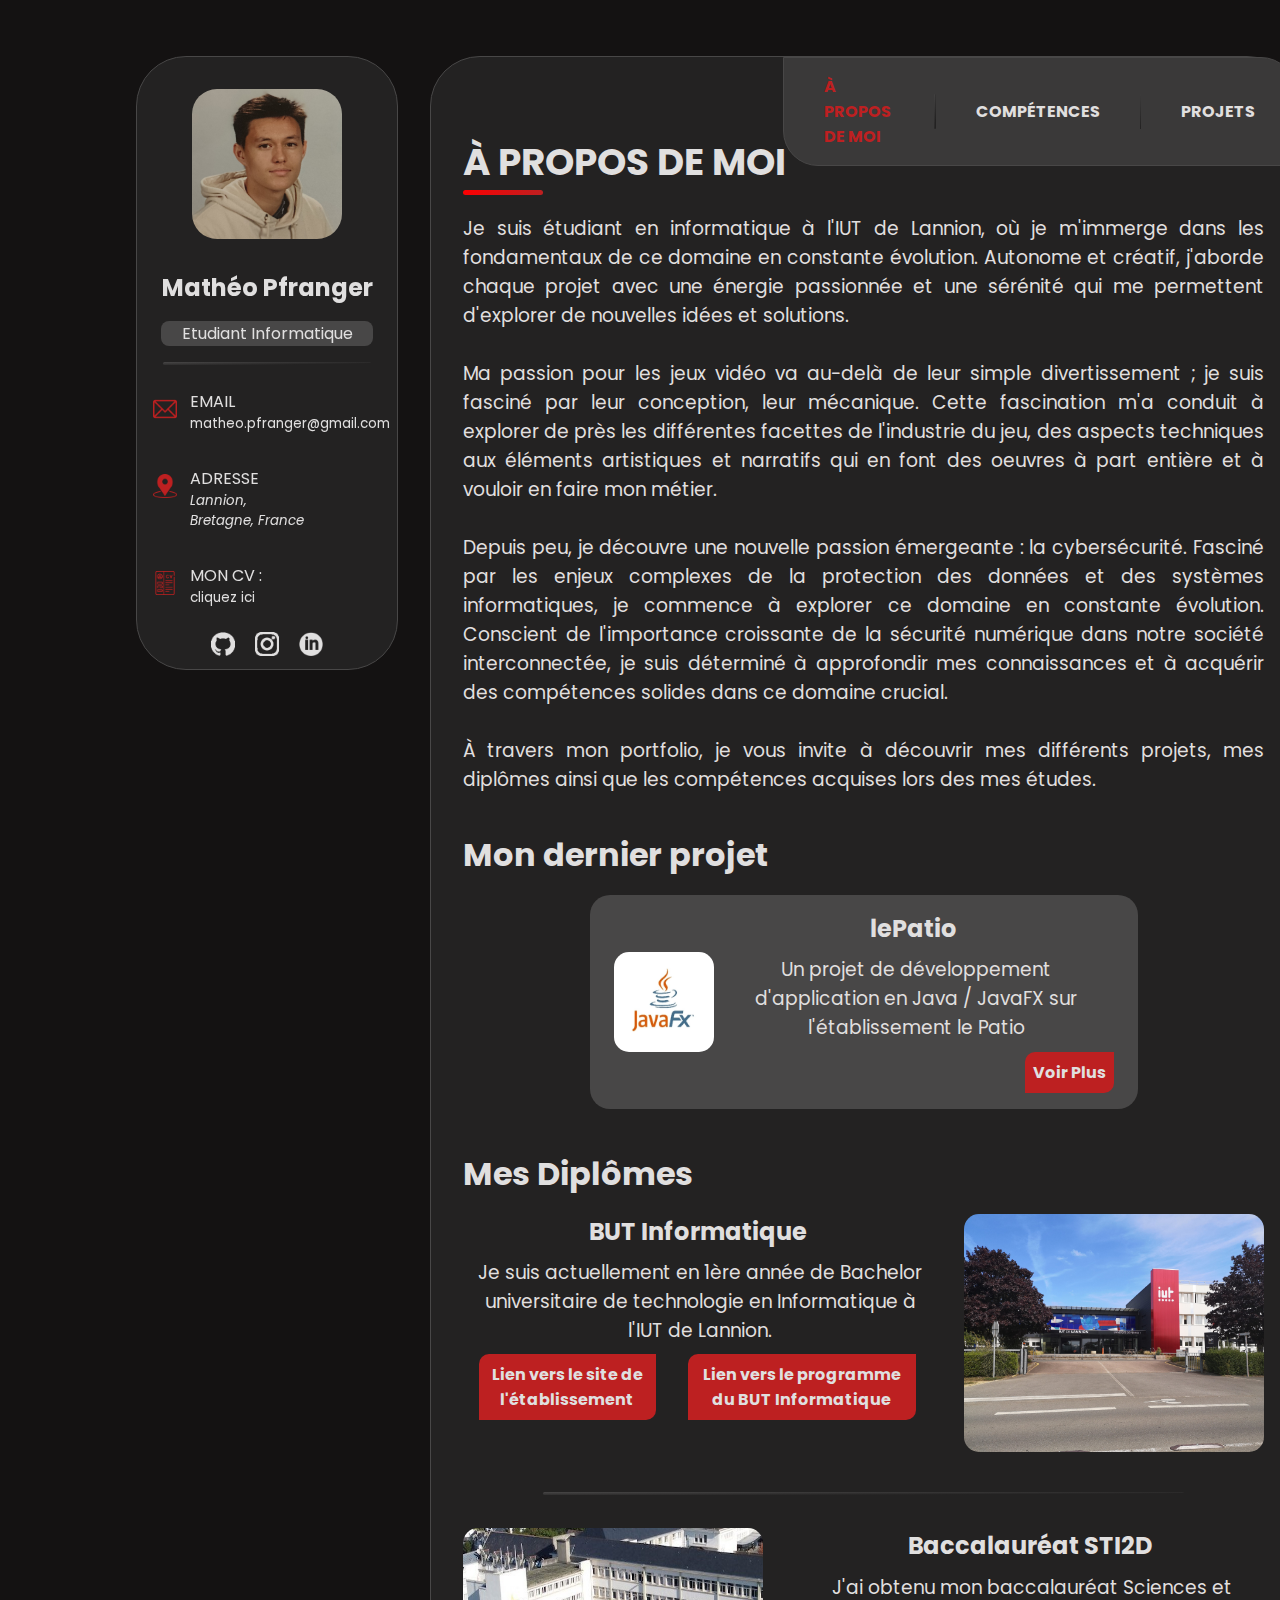
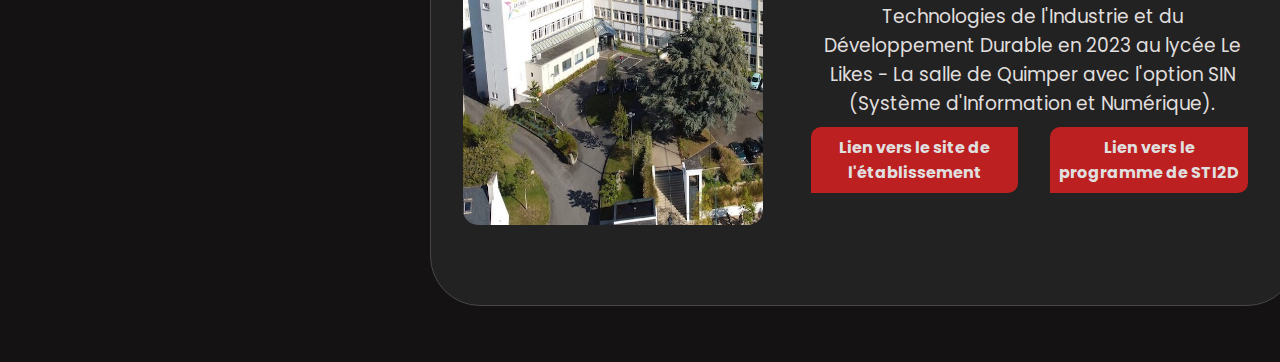
==== commit 9edd736f: "changement couleur logo" ====
--- a/index.html
+++ b/index.html
@@ -41,8 +41,8 @@
                 </div>
             </article>
         </section>  
-        <a href="https://github.com/MatheoPf" target="_blank"><img src="images/profil/github.svg" alt="logo et lien github"></a>
-        <a href="https://www.instagram.com/matheo_pfgr/" target="_blank"><img src="images/profil/instagram.svg" alt="logo et lien instagram"></a>
+        <a href="https://github.com/MatheoPf" target="_blank"><img src="images/profil/github.png" alt="logo et lien github"></a>
+        <a href="https://www.instagram.com/matheo_pfgr/" target="_blank"><img src="images/profil/instagram.png" alt="logo et lien instagram"></a>
         <a href="https://www.linkedin.com/in/math%C3%A9o-pfranger-26644a295/" target="_blank"><img src="images/profil/linkedin.png" alt="logo et lien linkedin"></a>
     </header>
     <main>
